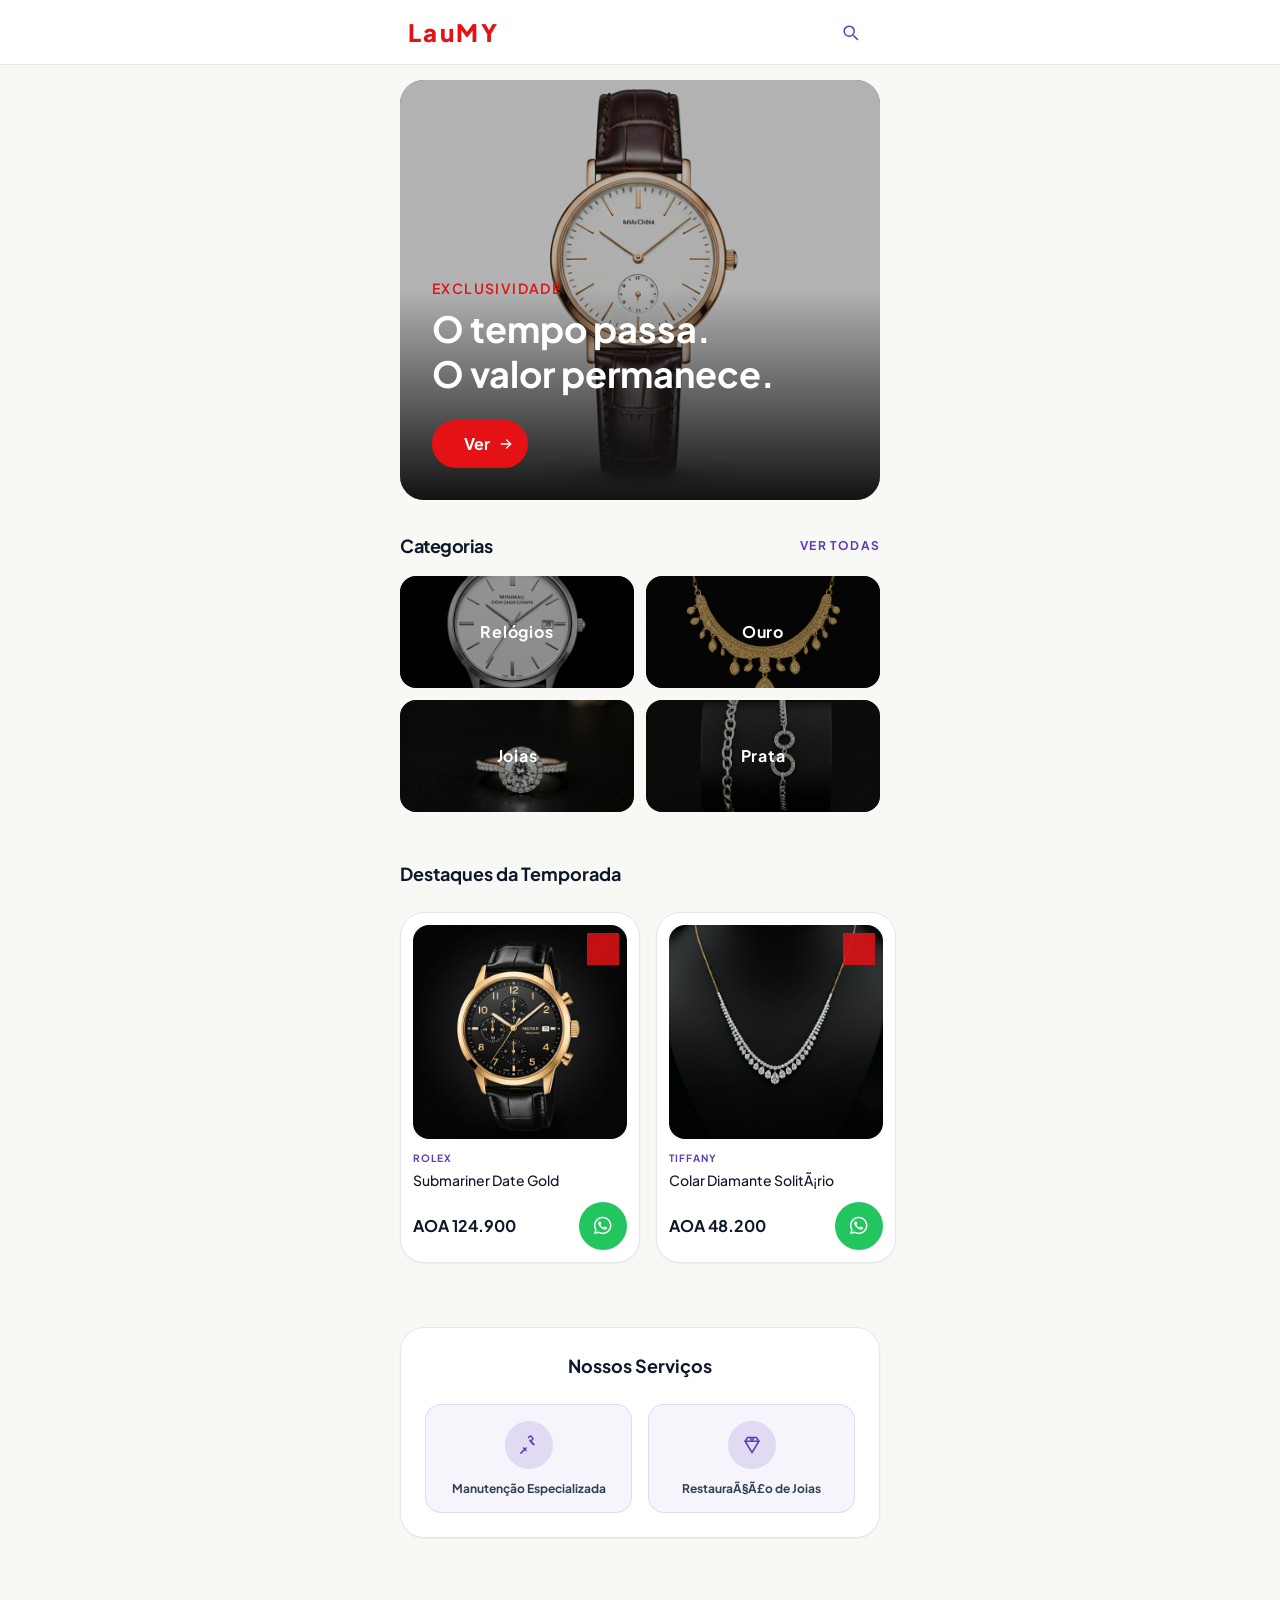
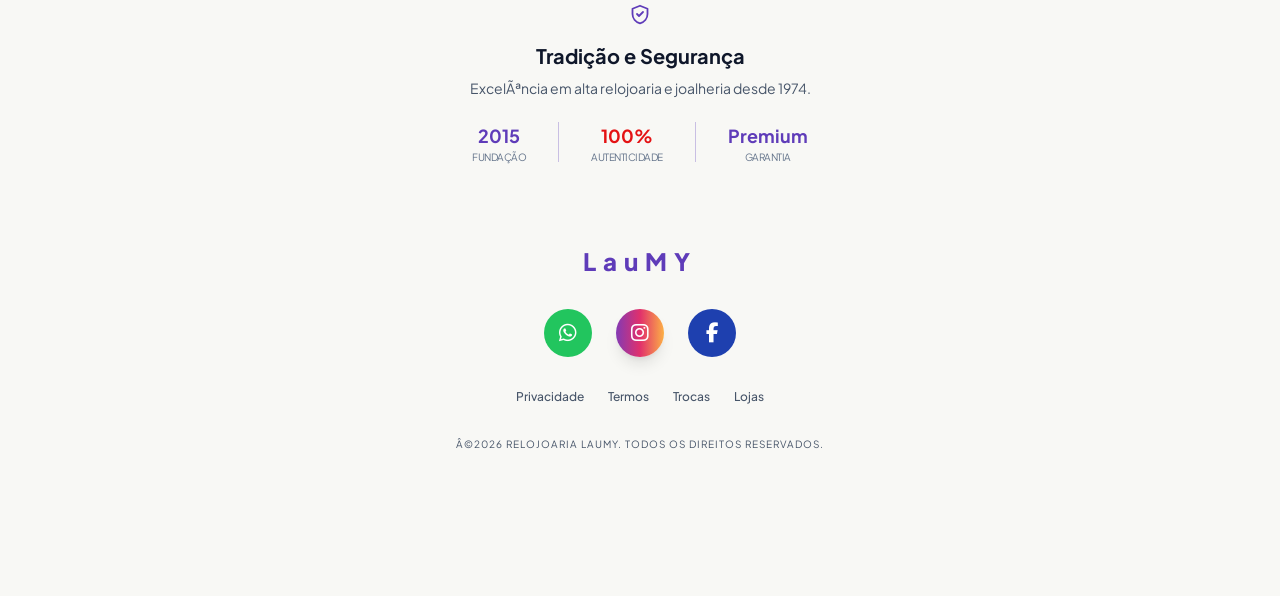
==== colecao.html @ af0b9d55 "primeiro commit" ====
﻿<!DOCTYPE html>

<html lang="pt-BR">

<head>
    <meta charset="utf-8" />
    <meta content="width=device-width, initial-scale=1.0" name="viewport" />
    <title>LauMY - relojoaria</title>
    <script src="assets/js/tailwind-cdn.forms-container-queries.js"></script>
    <link href="https://cdnjs.cloudflare.com/ajax/libs/font-awesome/6.7.2/css/all.min.css" rel="stylesheet" />

    <link href="assets/css/plus-jakarta-sans.css" rel="stylesheet" />
    <script id="tailwind-config">
        tailwind.config = {
            darkMode: "class",
            theme: {
                extend: {
                    colors: {
                        "primary": "#e41214",
                        "secondary": "#5f3cb9",
                        "background-light": "#f8f8f5",
                        "background-dark": "#121212",
                    },
                    fontFamily: {
                        "display": ["Plus Jakarta Sans", "sans-serif"]
                    },
                    borderRadius: {
                        "DEFAULT": "0.5rem",
                        "lg": "1rem",
                        "xl": "1.5rem",
                        "full": "9999px"
                    },
                },
            },
        }
    </script>
    <style>
        body {
            font-family: 'Plus Jakarta Sans', sans-serif;
        }

        .glass-header {
            background: rgba(255, 255, 255, 0.92);
            -webkit-backdrop-filter: blur(12px);
            backdrop-filter: blur(12px);
        }

        .no-scrollbar::-webkit-scrollbar {
            display: none;
        }

        .icon {
            width: 1.25rem;
            height: 1.25rem;
            stroke: currentColor;
            stroke-width: 1.8;
            fill: none;
            stroke-linecap: round;
            stroke-linejoin: round;
            flex-shrink: 0;
        }

        .icon-sm {
            width: 1rem;
            height: 1rem;
            stroke-width: 2;
        }

        .icon-lg {
            width: 1.5rem;
            height: 1.5rem;
        }
    </style>
    <style>
        body {
            min-height: max(884px, 100dvh);
        }
    </style>
</head>

<body class="bg-background-light text-slate-900 font-display overflow-x-hidden transition-colors duration-300">
    <!-- Header -->
    <header class="fixed top-0 left-0 right-0 z-50 glass-header border-b border-slate-200">
        <div class="flex items-center justify-between px-6 h-16 max-w-lg mx-auto">

            <h1 class="text-2xl font-black tracking-widest text-primary">LauMY</h1>

            <div class="flex items-center gap-3">
                <svg aria-hidden="true" class="icon text-secondary" viewBox="0 0 24 24">
                    <path d="m21 21-4.35-4.35" />
                    <circle cx="11" cy="11" r="6" />
                </svg>
                <div class="relative">
                </div>
            </div>
        </div>
    </header>
    <main class="pt-16 pb-24 max-w-lg mx-auto min-h-screen">
        <!-- Hero Section -->
        <section class="relative px-4 pt-4">
            <div class="relative overflow-hidden rounded-xl h-[420px] bg-neutral-900 flex items-end">
                <img alt="RelÃ³gio de luxo detalhado" class="absolute inset-0 w-full h-full object-cover opacity-70"
                    data-alt="Close up photography of a LauMY mechanical watch dial"
                    src="assets/images/hero-watch.png" />
                <div class="absolute inset-0 bg-gradient-to-t from-background-dark via-transparent to-transparent">
                </div>
                <div class="relative p-8 w-full">
                    <p class="text-primary text-sm font-semibold tracking-widest uppercase mb-2">Exclusividade</p>
                    <h2 class="text-4xl font-bold leading-tight mb-6 text-white">O tempo passa. <br />O valor permanece.
                    </h2>
                    <a href="colecao.html"
                        class="bg-primary text-white font-bold py-3 px-8 rounded-full w-24 flex center items-center gap-2 hover:bg-[#c40f11] hover:scale-105 transition-transform active:scale-95">
                        Ver
                        <svg aria-hidden="true" class="icon icon-sm" viewBox="0 0 24 24">
                            <path d="M5 12h14" />
                            <path d="m13 6 6 6-6 6" />
                        </svg>
                    </a>
                </div>
            </div>
        </section>
        <!-- Categories -->
        <section class="px-4 py-8">
            <div class="flex items-center justify-between mb-4">
                <h3 class="text-lg font-bold tracking-tight">Categorias</h3>
                <span class="text-xs text-secondary font-bold uppercase tracking-widest">Ver Todas</span>
            </div>
            <div class="grid grid-cols-2 gap-3">
                <div class="relative h-28 rounded-lg overflow-hidden group cursor-pointer">
                    <img class="absolute inset-0 w-full h-full object-cover group-hover:scale-110 transition-transform duration-500"
                        data-alt="Close-up of a silver watch category" src="assets/images/category-watches.png" />
                    <div class="absolute inset-0 bg-black/40 flex items-center justify-center">
                        <span class="text-white font-bold tracking-wider">Relógios</span>
                    </div>
                </div>
                <div class="relative h-28 rounded-lg overflow-hidden group cursor-pointer">
                    <img class="absolute inset-0 w-full h-full object-cover group-hover:scale-110 transition-transform duration-500"
                        data-alt="Gold jewelry necklace category" src="assets/images/category-gold.png" />
                    <div class="absolute inset-0 bg-black/40 flex items-center justify-center">
                        <span class="text-white font-bold tracking-wider">Ouro</span>
                    </div>
                </div>
                <div class="relative h-28 rounded-lg overflow-hidden group cursor-pointer">
                    <img class="absolute inset-0 w-full h-full object-cover group-hover:scale-110 transition-transform duration-500"
                        data-alt="Diamond wedding ring category" src="assets/images/category-jewelry.png" />
                    <div class="absolute inset-0 bg-black/40 flex items-center justify-center">
                        <span class="text-white font-bold tracking-wider">Joias</span>
                    </div>
                </div>
                <div class="relative h-28 rounded-lg overflow-hidden group cursor-pointer">
                    <img class="absolute inset-0 w-full h-full object-cover group-hover:scale-110 transition-transform duration-500"
                        data-alt="Silver chain and bracelets category" src="assets/images/category-silver.png" />
                    <div class="absolute inset-0 bg-black/40 flex items-center justify-center">
                        <span class="text-white font-bold tracking-wider">Prata</span>
                    </div>
                </div>
            </div>
        </section>
        <!-- Product Showcase -->
        <section class="px-4 py-4">
            <h3 class="text-lg font-bold mb-6">Destaques da Temporada</h3>
            <div class="flex overflow-x-auto gap-4 no-scrollbar pb-4 -mx-4 px-4">
                <!-- Product 1 -->
                <div class="min-w-[240px] bg-white rounded-xl border border-slate-200 shadow-sm p-3 group">
                    <div class="relative aspect-square rounded-lg overflow-hidden mb-3">
                        <img class="w-full h-full object-cover group-hover:scale-105 transition-transform duration-700"
                            data-alt="LauMY chronometer gold and black watch" src="assets/images/product-watch.png" />
                        <button
                            class="absolute top-2 right-2 size-8 bg-primary/85 backdrop-blur-md rounded-full flex items-center justify-center hover:bg-primary transition-colors">
                            <svg aria-hidden="true" class="icon icon-sm text-white" viewBox="0 0 24 24">
                                <path
                                    d="m21.435 7.02c0 4.197-3.643 6.975-8.55 11.286a1.39 1.39 0 0 1-1.77 0c-4.907-4.31-8.55-7.088-8.55-11.286a4.875 4.875 0 0 1 8.289-3.46L12 4.707l1.146-1.146a4.875 4.875 0 0 1 8.289 3.46Z" />
                            </svg>
                        </button>
                    </div>
                    <p class="text-[10px] text-secondary font-bold uppercase tracking-widest mb-1">Rolex</p>
                    <h4 class="text-sm font-medium text-slate-900 line-clamp-1">Submariner Date Gold</h4>
                    <div class="flex items-center justify-between mt-3">
                        <span class="text-slate-900 font-bold">AOA 124.900</span>
                        <button data-platform="whatsapp"
                            class="w-12 h-12 bg-green-500 text-white rounded-full hover:bg-green-600 transition flex items-center justify-center gap-2 text-xl">
                            <i class="fa-brands fa-whatsapp"></i>
                        </button>
                    </div>
                </div>
                <!-- Product 2 -->
                <div class="min-w-[240px] bg-white rounded-xl border border-slate-200 shadow-sm p-3 group">
                    <div class="relative aspect-square rounded-lg overflow-hidden mb-3">
                        <img class="w-full h-full object-cover group-hover:scale-105 transition-transform duration-700"
                            data-alt="Elegant diamond necklace" src="assets/images/product-necklace.png" />
                        <button
                            class="absolute top-2 right-2 size-8 bg-primary/85 backdrop-blur-md rounded-full flex items-center justify-center hover:bg-primary transition-colors">
                            <svg aria-hidden="true" class="icon icon-sm text-white" viewBox="0 0 24 24">
                                <path
                                    d="m21.435 7.02c0 4.197-3.643 6.975-8.55 11.286a1.39 1.39 0 0 1-1.77 0c-4.907-4.31-8.55-7.088-8.55-11.286a4.875 4.875 0 0 1 8.289-3.46L12 4.707l1.146-1.146a4.875 4.875 0 0 1 8.289 3.46Z" />
                            </svg>
                        </button>
                    </div>
                    <p class="text-[10px] text-secondary font-bold uppercase tracking-widest mb-1">Tiffany</p>
                    <h4 class="text-sm font-medium text-slate-900 line-clamp-1">Colar Diamante SolitÃ¡rio</h4>
                    <div class="flex items-center justify-between mt-3">
                        <span class="text-slate-900 font-bold">AOA 48.200</span>
                        <button data-platform="whatsapp"
                            class="w-12 h-12 bg-green-500 text-white rounded-full hover:bg-green-600 transition flex items-center justify-center gap-2 text-xl">
                            <i class="fa-brands fa-whatsapp"></i>
                        </button>
                    </div>
                </div>
            </div>
        </section>
        <!-- Services -->
        <section class="px-4 py-8">
            <div class="bg-white rounded-xl p-6 border border-slate-200 shadow-sm">
                <h3 class="text-lg font-bold mb-6 text-center">Nossos Serviços</h3>
                <div class="grid grid-cols-2 gap-4">
                    <div
                        class="flex flex-col items-center text-center p-4 rounded-lg bg-secondary/5 border border-secondary/15">
                        <div class="size-12 rounded-full bg-secondary/15 flex items-center justify-center mb-3">
                            <svg aria-hidden="true" class="icon text-secondary" viewBox="0 0 24 24">
                                <path
                                    d="m11.42 3.04 1.17-1.17a1.5 1.5 0 0 1 2.12 0l1.42 1.42a1.5 1.5 0 0 1 0 2.12l-1.17 1.17" />
                                <path d="m2.25 21.75 6.25-6.25" />
                                <path d="m5.47 15.53 3 3" />
                                <path d="m14.53 8.47 3 3" />
                                <path d="m12.75 6.25 5 5" />
                            </svg>
                        </div>
                        <span class="text-xs font-bold leading-tight text-slate-700">Manutenção Especializada</span>
                    </div>
                    <div
                        class="flex flex-col items-center text-center p-4 rounded-lg bg-secondary/5 border border-secondary/15">
                        <div class="size-12 rounded-full bg-secondary/15 flex items-center justify-center mb-3">
                            <svg aria-hidden="true" class="icon text-secondary" viewBox="0 0 24 24">
                                <path d="M6.75 3h10.5l3 4.5L12 21 3.75 7.5 6.75 3Z" />
                                <path d="M9.75 3 12 7.5 14.25 3" />
                                <path d="M3.75 7.5h16.5" />
                            </svg>
                        </div>
                        <span class="text-xs font-bold leading-tight text-slate-700">RestauraÃ§Ã£o de Joias</span>
                    </div>
                </div>
            </div>
        </section>
        <!-- Trust Signals -->
        <section class="px-4 py-8 text-center">
            <div class="inline-flex items-center justify-center gap-2 mb-4">
                <svg aria-hidden="true" class="icon icon-lg text-secondary" viewBox="0 0 24 24">
                    <path d="M12 3.75 4.5 6.75v5.25c0 4.5 3.15 8.1 7.5 9.3 4.35-1.2 7.5-4.8 7.5-9.3V6.75L12 3.75Z" />
                    <path d="m9 12 2 2 4-4" />
                </svg>
            </div>
            <h3 class="text-xl font-bold mb-2">Tradição e Segurança</h3>
            <p class="text-slate-600 text-sm mb-6 max-w-[80%] mx-auto">ExcelÃªncia em alta relojoaria e joalheria desde
                1974.</p>
            <div class="flex justify-center gap-8">
                <div class="flex flex-col items-center">
                    <span class="text-secondary font-bold text-lg">2015</span>
                    <span class="text-[10px] uppercase tracking-tighter text-slate-500">Fundação</span>
                </div>
                <div class="w-px h-10 bg-secondary/30"></div>
                <div class="flex flex-col items-center">
                    <span class="text-primary font-bold text-lg">100%</span>
                    <span class="text-[10px] uppercase tracking-tighter text-slate-500">Autenticidade</span>
                </div>
                <div class="w-px h-10 bg-secondary/30"></div>
                <div class="flex flex-col items-center">
                    <span class="text-secondary font-bold text-lg">Premium</span>
                    <span class="text-[10px] uppercase tracking-tighter text-slate-500">Garantia</span>
                </div>
            </div>
        </section>
        <!-- Footer -->
        <footer class="mt-12 px-6 pb-12 text-center">
            <h2 class="text-2xl font-extrabold tracking-[0.3em] mb-8 text-secondary">LauMY</h2>
            <div class="flex justify-center gap-6 mb-8">
                <!-- WhatsApp -->
                <button data-platform="whatsapp"
                    class="w-12 h-12 bg-green-500 text-white rounded-full hover:bg-green-600 transition flex items-center justify-center text-xl">
                    <i class="fa-brands fa-whatsapp"></i>
                </button>

                <!-- instagram -->
                <button data-platform="instagram" class="w-12 h-12 
           bg-gradient-to-r from-[#833AB4] via-[#E1306C] to-[#FCAF45] 
           text-white rounded-full 
           hover:scale-110 hover:brightness-110
           transition-all duration-300 
           flex items-center justify-center text-xl shadow-lg">
                    <i class="fa-brands fa-instagram"></i>
                </button>


                <!-- Facebook -->
                <button data-platform="facebook"
                    class="w-12 h-12 bg-blue-800 text-white rounded-full hover:bg-blue-900 transition flex items-center justify-center text-xl">
                    <i class="fa-brands fa-facebook-f"></i>
                </button>
            </div>
            <ul class="flex flex-wrap justify-center gap-x-6 gap-y-3 text-xs text-slate-500 font-medium mb-8">
                <li><a class="text-slate-600 hover:text-primary transition-colors" href="#">Privacidade</a></li>
                <li><a class="text-slate-600 hover:text-primary transition-colors" href="#">Termos</a></li>
                <li><a class="text-slate-600 hover:text-primary transition-colors" href="#">Trocas</a></li>
                <li><a class="text-slate-600 hover:text-primary transition-colors" href="#">Lojas</a></li>
            </ul>
            <p class="text-[10px] text-slate-600 uppercase tracking-widest">Â©2026 relojoaria LauMY. Todos os direitos
                reservados.</p>
        </footer>
    </main>

</body>

</html>
---- assets/css/plus-jakarta-sans.css ----
/* cyrillic-ext */
@font-face {
  font-family: 'Plus Jakarta Sans';
  font-style: normal;
  font-weight: 200;
  font-display: swap;
  src: url(../fonts/font-5.woff2) format('woff2');
  unicode-range: U+0460-052F, U+1C80-1C8A, U+20B4, U+2DE0-2DFF, U+A640-A69F, U+FE2E-FE2F;
}
/* vietnamese */
@font-face {
  font-family: 'Plus Jakarta Sans';
  font-style: normal;
  font-weight: 200;
  font-display: swap;
  src: url(../fonts/font-4.woff2) format('woff2');
  unicode-range: U+0102-0103, U+0110-0111, U+0128-0129, U+0168-0169, U+01A0-01A1, U+01AF-01B0, U+0300-0301, U+0303-0304, U+0308-0309, U+0323, U+0329, U+1EA0-1EF9, U+20AB;
}
/* latin-ext */
@font-face {
  font-family: 'Plus Jakarta Sans';
  font-style: normal;
  font-weight: 200;
  font-display: swap;
  src: url(../fonts/font-3.woff2) format('woff2');
  unicode-range: U+0100-02BA, U+02BD-02C5, U+02C7-02CC, U+02CE-02D7, U+02DD-02FF, U+0304, U+0308, U+0329, U+1D00-1DBF, U+1E00-1E9F, U+1EF2-1EFF, U+2020, U+20A0-20AB, U+20AD-20C0, U+2113, U+2C60-2C7F, U+A720-A7FF;
}
/* latin */
@font-face {
  font-family: 'Plus Jakarta Sans';
  font-style: normal;
  font-weight: 200;
  font-display: swap;
  src: url(../fonts/font-2.woff2) format('woff2');
  unicode-range: U+0000-00FF, U+0131, U+0152-0153, U+02BB-02BC, U+02C6, U+02DA, U+02DC, U+0304, U+0308, U+0329, U+2000-206F, U+20AC, U+2122, U+2191, U+2193, U+2212, U+2215, U+FEFF, U+FFFD;
}
/* cyrillic-ext */
@font-face {
  font-family: 'Plus Jakarta Sans';
  font-style: normal;
  font-weight: 300;
  font-display: swap;
  src: url(../fonts/font-5.woff2) format('woff2');
  unicode-range: U+0460-052F, U+1C80-1C8A, U+20B4, U+2DE0-2DFF, U+A640-A69F, U+FE2E-FE2F;
}
/* vietnamese */
@font-face {
  font-family: 'Plus Jakarta Sans';
  font-style: normal;
  font-weight: 300;
  font-display: swap;
  src: url(../fonts/font-4.woff2) format('woff2');
  unicode-range: U+0102-0103, U+0110-0111, U+0128-0129, U+0168-0169, U+01A0-01A1, U+01AF-01B0, U+0300-0301, U+0303-0304, U+0308-0309, U+0323, U+0329, U+1EA0-1EF9, U+20AB;
}
/* latin-ext */
@font-face {
  font-family: 'Plus Jakarta Sans';
  font-style: normal;
  font-weight: 300;
  font-display: swap;
  src: url(../fonts/font-3.woff2) format('woff2');
  unicode-range: U+0100-02BA, U+02BD-02C5, U+02C7-02CC, U+02CE-02D7, U+02DD-02FF, U+0304, U+0308, U+0329, U+1D00-1DBF, U+1E00-1E9F, U+1EF2-1EFF, U+2020, U+20A0-20AB, U+20AD-20C0, U+2113, U+2C60-2C7F, U+A720-A7FF;
}
/* latin */
@font-face {
  font-family: 'Plus Jakarta Sans';
  font-style: normal;
  font-weight: 300;
  font-display: swap;
  src: url(../fonts/font-2.woff2) format('woff2');
  unicode-range: U+0000-00FF, U+0131, U+0152-0153, U+02BB-02BC, U+02C6, U+02DA, U+02DC, U+0304, U+0308, U+0329, U+2000-206F, U+20AC, U+2122, U+2191, U+2193, U+2212, U+2215, U+FEFF, U+FFFD;
}
/* cyrillic-ext */
@font-face {
  font-family: 'Plus Jakarta Sans';
  font-style: normal;
  font-weight: 400;
  font-display: swap;
  src: url(../fonts/font-5.woff2) format('woff2');
  unicode-range: U+0460-052F, U+1C80-1C8A, U+20B4, U+2DE0-2DFF, U+A640-A69F, U+FE2E-FE2F;
}
/* vietnamese */
@font-face {
  font-family: 'Plus Jakarta Sans';
  font-style: normal;
  font-weight: 400;
  font-display: swap;
  src: url(../fonts/font-4.woff2) format('woff2');
  unicode-range: U+0102-0103, U+0110-0111, U+0128-0129, U+0168-0169, U+01A0-01A1, U+01AF-01B0, U+0300-0301, U+0303-0304, U+0308-0309, U+0323, U+0329, U+1EA0-1EF9, U+20AB;
}
/* latin-ext */
@font-face {
  font-family: 'Plus Jakarta Sans';
  font-style: normal;
  font-weight: 400;
  font-display: swap;
  src: url(../fonts/font-3.woff2) format('woff2');
  unicode-range: U+0100-02BA, U+02BD-02C5, U+02C7-02CC, U+02CE-02D7, U+02DD-02FF, U+0304, U+0308, U+0329, U+1D00-1DBF, U+1E00-1E9F, U+1EF2-1EFF, U+2020, U+20A0-20AB, U+20AD-20C0, U+2113, U+2C60-2C7F, U+A720-A7FF;
}
/* latin */
@font-face {
  font-family: 'Plus Jakarta Sans';
  font-style: normal;
  font-weight: 400;
  font-display: swap;
  src: url(../fonts/font-2.woff2) format('woff2');
  unicode-range: U+0000-00FF, U+0131, U+0152-0153, U+02BB-02BC, U+02C6, U+02DA, U+02DC, U+0304, U+0308, U+0329, U+2000-206F, U+20AC, U+2122, U+2191, U+2193, U+2212, U+2215, U+FEFF, U+FFFD;
}
/* cyrillic-ext */
@font-face {
  font-family: 'Plus Jakarta Sans';
  font-style: normal;
  font-weight: 500;
  font-display: swap;
  src: url(../fonts/font-5.woff2) format('woff2');
  unicode-range: U+0460-052F, U+1C80-1C8A, U+20B4, U+2DE0-2DFF, U+A640-A69F, U+FE2E-FE2F;
}
/* vietnamese */
@font-face {
  font-family: 'Plus Jakarta Sans';
  font-style: normal;
  font-weight: 500;
  font-display: swap;
  src: url(../fonts/font-4.woff2) format('woff2');
  unicode-range: U+0102-0103, U+0110-0111, U+0128-0129, U+0168-0169, U+01A0-01A1, U+01AF-01B0, U+0300-0301, U+0303-0304, U+0308-0309, U+0323, U+0329, U+1EA0-1EF9, U+20AB;
}
/* latin-ext */
@font-face {
  font-family: 'Plus Jakarta Sans';
  font-style: normal;
  font-weight: 500;
  font-display: swap;
  src: url(../fonts/font-3.woff2) format('woff2');
  unicode-range: U+0100-02BA, U+02BD-02C5, U+02C7-02CC, U+02CE-02D7, U+02DD-02FF, U+0304, U+0308, U+0329, U+1D00-1DBF, U+1E00-1E9F, U+1EF2-1EFF, U+2020, U+20A0-20AB, U+20AD-20C0, U+2113, U+2C60-2C7F, U+A720-A7FF;
}
/* latin */
@font-face {
  font-family: 'Plus Jakarta Sans';
  font-style: normal;
  font-weight: 500;
  font-display: swap;
  src: url(../fonts/font-2.woff2) format('woff2');
  unicode-range: U+0000-00FF, U+0131, U+0152-0153, U+02BB-02BC, U+02C6, U+02DA, U+02DC, U+0304, U+0308, U+0329, U+2000-206F, U+20AC, U+2122, U+2191, U+2193, U+2212, U+2215, U+FEFF, U+FFFD;
}
/* cyrillic-ext */
@font-face {
  font-family: 'Plus Jakarta Sans';
  font-style: normal;
  font-weight: 600;
  font-display: swap;
  src: url(../fonts/font-5.woff2) format('woff2');
  unicode-range: U+0460-052F, U+1C80-1C8A, U+20B4, U+2DE0-2DFF, U+A640-A69F, U+FE2E-FE2F;
}
/* vietnamese */
@font-face {
  font-family: 'Plus Jakarta Sans';
  font-style: normal;
  font-weight: 600;
  font-display: swap;
  src: url(../fonts/font-4.woff2) format('woff2');
  unicode-range: U+0102-0103, U+0110-0111, U+0128-0129, U+0168-0169, U+01A0-01A1, U+01AF-01B0, U+0300-0301, U+0303-0304, U+0308-0309, U+0323, U+0329, U+1EA0-1EF9, U+20AB;
}
/* latin-ext */
@font-face {
  font-family: 'Plus Jakarta Sans';
  font-style: normal;
  font-weight: 600;
  font-display: swap;
  src: url(../fonts/font-3.woff2) format('woff2');
  unicode-range: U+0100-02BA, U+02BD-02C5, U+02C7-02CC, U+02CE-02D7, U+02DD-02FF, U+0304, U+0308, U+0329, U+1D00-1DBF, U+1E00-1E9F, U+1EF2-1EFF, U+2020, U+20A0-20AB, U+20AD-20C0, U+2113, U+2C60-2C7F, U+A720-A7FF;
}
/* latin */
@font-face {
  font-family: 'Plus Jakarta Sans';
  font-style: normal;
  font-weight: 600;
  font-display: swap;
  src: url(../fonts/font-2.woff2) format('woff2');
  unicode-range: U+0000-00FF, U+0131, U+0152-0153, U+02BB-02BC, U+02C6, U+02DA, U+02DC, U+0304, U+0308, U+0329, U+2000-206F, U+20AC, U+2122, U+2191, U+2193, U+2212, U+2215, U+FEFF, U+FFFD;
}
/* cyrillic-ext */
@font-face {
  font-family: 'Plus Jakarta Sans';
  font-style: normal;
  font-weight: 700;
  font-display: swap;
  src: url(../fonts/font-5.woff2) format('woff2');
  unicode-range: U+0460-052F, U+1C80-1C8A, U+20B4, U+2DE0-2DFF, U+A640-A69F, U+FE2E-FE2F;
}
/* vietnamese */
@font-face {
  font-family: 'Plus Jakarta Sans';
  font-style: normal;
  font-weight: 700;
  font-display: swap;
  src: url(../fonts/font-4.woff2) format('woff2');
  unicode-range: U+0102-0103, U+0110-0111, U+0128-0129, U+0168-0169, U+01A0-01A1, U+01AF-01B0, U+0300-0301, U+0303-0304, U+0308-0309, U+0323, U+0329, U+1EA0-1EF9, U+20AB;
}
/* latin-ext */
@font-face {
  font-family: 'Plus Jakarta Sans';
  font-style: normal;
  font-weight: 700;
  font-display: swap;
  src: url(../fonts/font-3.woff2) format('woff2');
  unicode-range: U+0100-02BA, U+02BD-02C5, U+02C7-02CC, U+02CE-02D7, U+02DD-02FF, U+0304, U+0308, U+0329, U+1D00-1DBF, U+1E00-1E9F, U+1EF2-1EFF, U+2020, U+20A0-20AB, U+20AD-20C0, U+2113, U+2C60-2C7F, U+A720-A7FF;
}
/* latin */
@font-face {
  font-family: 'Plus Jakarta Sans';
  font-style: normal;
  font-weight: 700;
  font-display: swap;
  src: url(../fonts/font-2.woff2) format('woff2');
  unicode-range: U+0000-00FF, U+0131, U+0152-0153, U+02BB-02BC, U+02C6, U+02DA, U+02DC, U+0304, U+0308, U+0329, U+2000-206F, U+20AC, U+2122, U+2191, U+2193, U+2212, U+2215, U+FEFF, U+FFFD;
}
/* cyrillic-ext */
@font-face {
  font-family: 'Plus Jakarta Sans';
  font-style: normal;
  font-weight: 800;
  font-display: swap;
  src: url(../fonts/font-5.woff2) format('woff2');
  unicode-range: U+0460-052F, U+1C80-1C8A, U+20B4, U+2DE0-2DFF, U+A640-A69F, U+FE2E-FE2F;
}
/* vietnamese */
@font-face {
  font-family: 'Plus Jakarta Sans';
  font-style: normal;
  font-weight: 800;
  font-display: swap;
  src: url(../fonts/font-4.woff2) format('woff2');
  unicode-range: U+0102-0103, U+0110-0111, U+0128-0129, U+0168-0169, U+01A0-01A1, U+01AF-01B0, U+0300-0301, U+0303-0304, U+0308-0309, U+0323, U+0329, U+1EA0-1EF9, U+20AB;
}
/* latin-ext */
@font-face {
  font-family: 'Plus Jakarta Sans';
  font-style: normal;
  font-weight: 800;
  font-display: swap;
  src: url(../fonts/font-3.woff2) format('woff2');
  unicode-range: U+0100-02BA, U+02BD-02C5, U+02C7-02CC, U+02CE-02D7, U+02DD-02FF, U+0304, U+0308, U+0329, U+1D00-1DBF, U+1E00-1E9F, U+1EF2-1EFF, U+2020, U+20A0-20AB, U+20AD-20C0, U+2113, U+2C60-2C7F, U+A720-A7FF;
}
/* latin */
@font-face {
  font-family: 'Plus Jakarta Sans';
  font-style: normal;
  font-weight: 800;
  font-display: swap;
  src: url(../fonts/font-2.woff2) format('woff2');
  unicode-range: U+0000-00FF, U+0131, U+0152-0153, U+02BB-02BC, U+02C6, U+02DA, U+02DC, U+0304, U+0308, U+0329, U+2000-206F, U+20AC, U+2122, U+2191, U+2193, U+2212, U+2215, U+FEFF, U+FFFD;
}
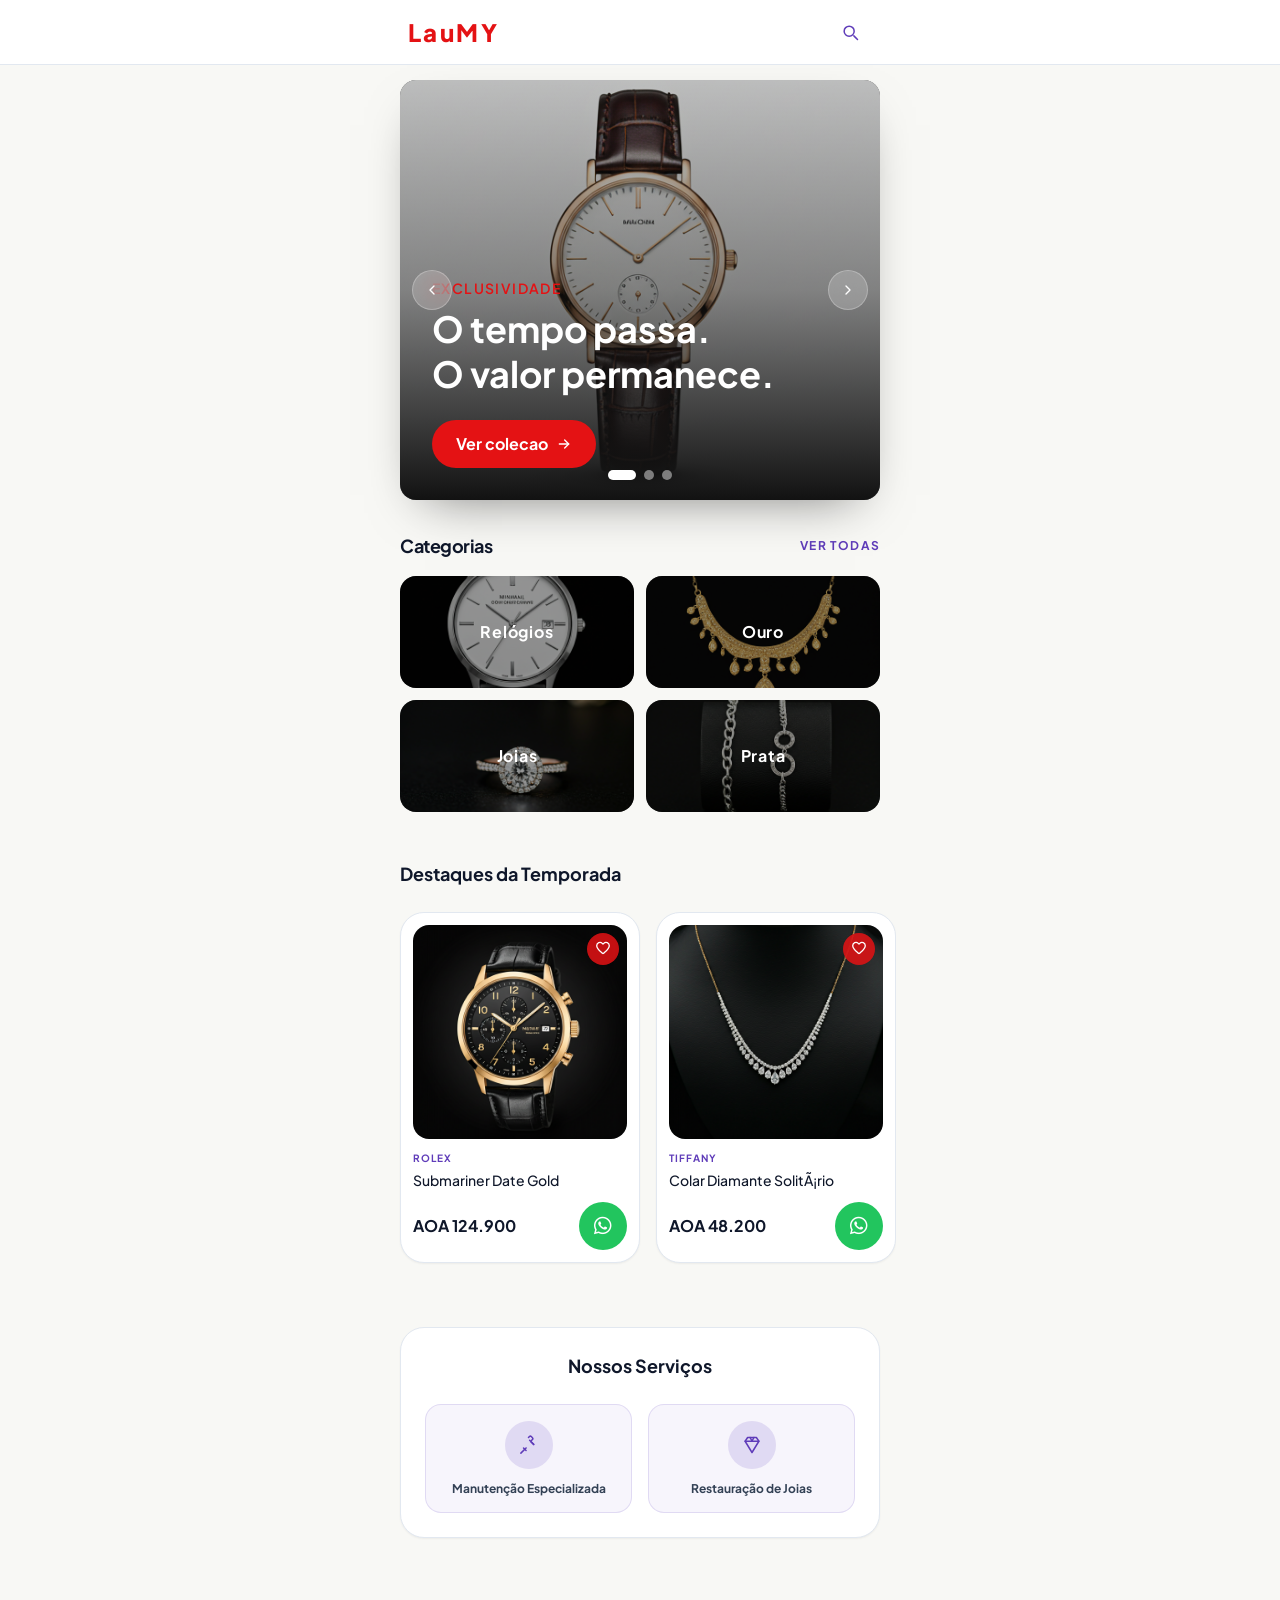
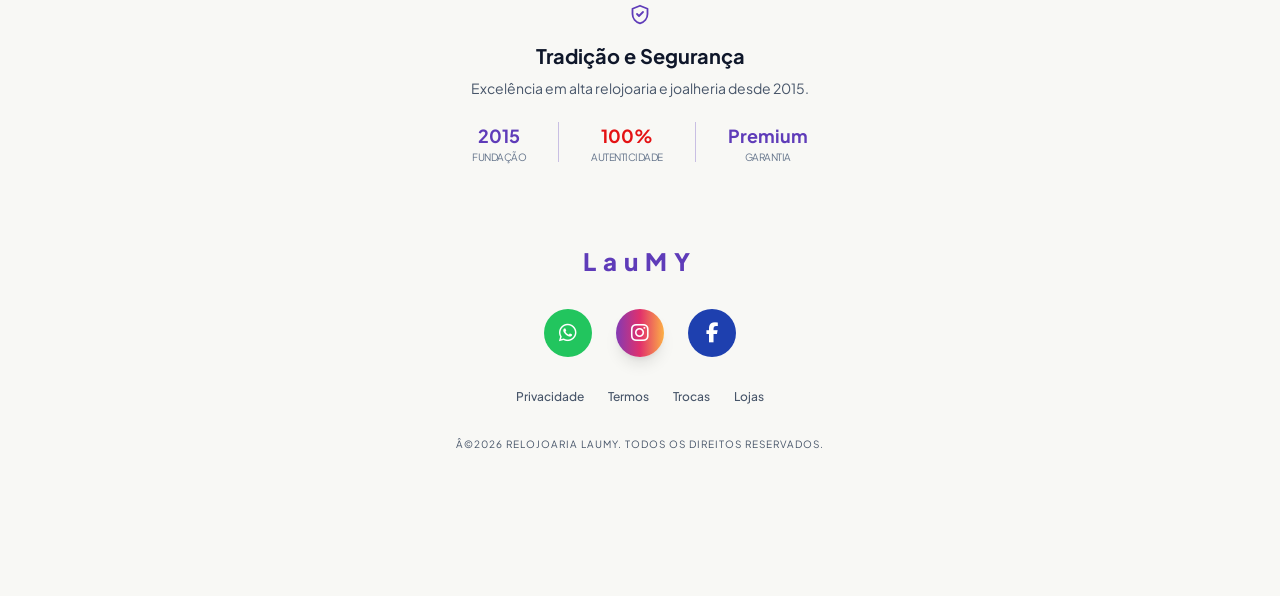
==== commit ed249162: "update" ====
--- a/colecao.html
+++ b/colecao.html
@@ -98,24 +98,93 @@
     <main class="pt-16 pb-24 max-w-lg mx-auto min-h-screen">
         <!-- Hero Section -->
         <section class="relative px-4 pt-4">
-            <div class="relative overflow-hidden rounded-xl h-[420px] bg-neutral-900 flex items-end">
-                <img alt="RelÃ³gio de luxo detalhado" class="absolute inset-0 w-full h-full object-cover opacity-70"
-                    data-alt="Close up photography of a LauMY mechanical watch dial"
-                    src="assets/images/hero-watch.png" />
-                <div class="absolute inset-0 bg-gradient-to-t from-background-dark via-transparent to-transparent">
-                </div>
-                <div class="relative p-8 w-full">
-                    <p class="text-primary text-sm font-semibold tracking-widest uppercase mb-2">Exclusividade</p>
-                    <h2 class="text-4xl font-bold leading-tight mb-6 text-white">O tempo passa. <br />O valor permanece.
-                    </h2>
-                    <a href="colecao.html"
-                        class="bg-primary text-white font-bold py-3 px-8 rounded-full w-24 flex center items-center gap-2 hover:bg-[#c40f11] hover:scale-105 transition-transform active:scale-95">
-                        Ver
-                        <svg aria-hidden="true" class="icon icon-sm" viewBox="0 0 24 24">
-                            <path d="M5 12h14" />
-                            <path d="m13 6 6 6-6 6" />
-                        </svg>
-                    </a>
+            <div id="hero-carousel"
+                class="relative overflow-hidden rounded-2xl h-[420px] bg-neutral-900 shadow-[0_20px_50px_-25px_rgba(0,0,0,0.55)]">
+                <div
+                    class="hero-carousel-track flex h-full transition-transform duration-700 ease-[cubic-bezier(0.22,1,0.36,1)]">
+                    <article class="hero-slide relative min-w-full h-full flex items-end">
+                        <img alt="Relogio de luxo detalhado" class="absolute inset-0 w-full h-full object-cover opacity-75"
+                            data-alt="Close up photography of a LauMY mechanical watch dial"
+                            src="assets/images/hero-watch.png" />
+                        <div class="absolute inset-0 bg-gradient-to-t from-background-dark via-background-dark/35 to-transparent">
+                        </div>
+                        <div class="relative z-10 p-8 w-full">
+                            <p class="text-primary text-sm font-semibold tracking-widest uppercase mb-2">Exclusividade</p>
+                            <h2 class="text-4xl font-bold leading-tight mb-6 text-white">
+                                O tempo passa. <br />O valor permanece.
+                            </h2>
+                            <a href="colecao.html"
+                                class="inline-flex items-center gap-2 bg-primary text-white font-bold py-3 px-6 rounded-full hover:bg-[#c40f11] hover:scale-105 transition-transform active:scale-95">
+                                Ver colecao
+                                <svg aria-hidden="true" class="icon icon-sm" viewBox="0 0 24 24">
+                                    <path d="M5 12h14" />
+                                    <path d="m13 6 6 6-6 6" />
+                                </svg>
+                            </a>
+                        </div>
+                    </article>
+                    <article class="hero-slide relative min-w-full h-full flex items-end">
+                        <img alt="Cronografo premium" class="absolute inset-0 w-full h-full object-cover opacity-75"
+                            data-alt="Close view of premium chronograph watch" src="assets/images/landing/product-chrono.png" />
+                        <div class="absolute inset-0 bg-gradient-to-t from-background-dark via-background-dark/35 to-transparent">
+                        </div>
+                        <div class="relative z-10 p-8 w-full">
+                            <p class="text-secondary text-sm font-semibold tracking-widest uppercase mb-2">Colecao Signature</p>
+                            <h2 class="text-4xl font-bold leading-tight mb-6 text-white">
+                                Linhas precisas. <br />Design eterno.
+                            </h2>
+                            <a href="colecao.html"
+                                class="inline-flex items-center gap-2 border border-secondary/50 text-white font-bold py-3 px-6 rounded-full hover:bg-secondary/80 transition-colors">
+                                Explorar modelos
+                                <svg aria-hidden="true" class="icon icon-sm" viewBox="0 0 24 24">
+                                    <path d="M5 12h14" />
+                                    <path d="m13 6 6 6-6 6" />
+                                </svg>
+                            </a>
+                        </div>
+                    </article>
+                    <article class="hero-slide relative min-w-full h-full flex items-end">
+                        <img alt="Relogio dourado classico" class="absolute inset-0 w-full h-full object-cover opacity-75"
+                            data-alt="Classic gold dress watch with leather strap" src="assets/images/landing/product-gold.png" />
+                        <div class="absolute inset-0 bg-gradient-to-t from-background-dark via-background-dark/35 to-transparent">
+                        </div>
+                        <div class="relative z-10 p-8 w-full">
+                            <p class="text-primary text-sm font-semibold tracking-widest uppercase mb-2">Edicao Limitada</p>
+                            <h2 class="text-4xl font-bold leading-tight mb-6 text-white">
+                                Luxo para hoje. <br />Heranca para sempre.
+                            </h2>
+                            <a href="colecao.html"
+                                class="inline-flex items-center gap-2 bg-primary text-white font-bold py-3 px-6 rounded-full hover:bg-[#c40f11] transition-colors">
+                                Quero ver
+                                <svg aria-hidden="true" class="icon icon-sm" viewBox="0 0 24 24">
+                                    <path d="M5 12h14" />
+                                    <path d="m13 6 6 6-6 6" />
+                                </svg>
+                            </a>
+                        </div>
+                    </article>
+                </div>
+
+                <button type="button" data-action="prev" aria-label="Slide anterior"
+                    class="absolute left-3 top-1/2 -translate-y-1/2 z-20 size-10 rounded-full bg-white/20 text-white backdrop-blur-md border border-white/25 hover:bg-white/30 transition-colors flex items-center justify-center">
+                    <svg aria-hidden="true" class="icon icon-sm" viewBox="0 0 24 24">
+                        <path d="m15 6-6 6 6 6" />
+                    </svg>
+                </button>
+                <button type="button" data-action="next" aria-label="Próximo slide"
+                    class="absolute right-3 top-1/2 -translate-y-1/2 z-20 size-10 rounded-full bg-white/20 text-white backdrop-blur-md border border-white/25 hover:bg-white/30 transition-colors flex items-center justify-center">
+                    <svg aria-hidden="true" class="icon icon-sm" viewBox="0 0 24 24">
+                        <path d="m9 6 6 6-6 6" />
+                    </svg>
+                </button>
+
+                <div class="absolute bottom-5 left-1/2 -translate-x-1/2 z-20 flex items-center gap-2">
+                    <button type="button" aria-label="Ir para slide 1" data-slide="0"
+                        class="hero-dot h-2.5 w-7 rounded-full bg-white transition-all"></button>
+                    <button type="button" aria-label="Ir para slide 2" data-slide="1"
+                        class="hero-dot h-2.5 w-2.5 rounded-full bg-white/45 transition-all"></button>
+                    <button type="button" aria-label="Ir para slide 3" data-slide="2"
+                        class="hero-dot h-2.5 w-2.5 rounded-full bg-white/45 transition-all"></button>
                 </div>
             </div>
         </section>
@@ -236,7 +305,7 @@
                                 <path d="M3.75 7.5h16.5" />
                             </svg>
                         </div>
-                        <span class="text-xs font-bold leading-tight text-slate-700">RestauraÃ§Ã£o de Joias</span>
+                        <span class="text-xs font-bold leading-tight text-slate-700">Restauração de Joias</span>
                     </div>
                 </div>
             </div>
@@ -250,8 +319,8 @@
                 </svg>
             </div>
             <h3 class="text-xl font-bold mb-2">Tradição e Segurança</h3>
-            <p class="text-slate-600 text-sm mb-6 max-w-[80%] mx-auto">ExcelÃªncia em alta relojoaria e joalheria desde
-                1974.</p>
+            <p class="text-slate-600 text-sm mb-6 max-w-[80%] mx-auto">Excelência em alta relojoaria e joalheria desde
+                2015.</p>
             <div class="flex justify-center gap-8">
                 <div class="flex flex-col items-center">
                     <span class="text-secondary font-bold text-lg">2015</span>
@@ -307,6 +376,103 @@
         </footer>
     </main>
 
+    <script>
+        (() => {
+            const carousel = document.getElementById("hero-carousel");
+            if (!carousel) return;
+
+            const track = carousel.querySelector(".hero-carousel-track");
+            const slides = Array.from(carousel.querySelectorAll(".hero-slide"));
+            const dots = Array.from(carousel.querySelectorAll(".hero-dot"));
+            const prevBtn = carousel.querySelector('[data-action="prev"]');
+            const nextBtn = carousel.querySelector('[data-action="next"]');
+
+            if (!track || slides.length === 0) return;
+
+            let index = 0;
+            let autoplayId = null;
+            const intervalMs = 3000;
+            let touchStartX = 0;
+            let touchDeltaX = 0;
+
+            const setActive = (nextIndex) => {
+                index = (nextIndex + slides.length) % slides.length;
+                track.style.transform = `translateX(-${index * 100}%)`;
+
+                dots.forEach((dot, dotIndex) => {
+                    const isActive = dotIndex === index;
+                    dot.classList.toggle("w-7", isActive);
+                    dot.classList.toggle("w-2.5", !isActive);
+                    dot.classList.toggle("bg-white", isActive);
+                    dot.classList.toggle("bg-white/45", !isActive);
+                });
+            };
+
+            const next = () => setActive(index + 1);
+            const prev = () => setActive(index - 1);
+
+            const stopAutoplay = () => {
+                if (autoplayId !== null) {
+                    clearInterval(autoplayId);
+                    autoplayId = null;
+                }
+            };
+
+            const startAutoplay = () => {
+                stopAutoplay();
+                autoplayId = setInterval(next, intervalMs);
+            };
+
+            prevBtn?.addEventListener("click", () => {
+                prev();
+                startAutoplay();
+            });
+
+            nextBtn?.addEventListener("click", () => {
+                next();
+                startAutoplay();
+            });
+
+            dots.forEach((dot) => {
+                dot.addEventListener("click", () => {
+                    const target = Number(dot.dataset.slide || 0);
+                    setActive(target);
+                    startAutoplay();
+                });
+            });
+
+            carousel.addEventListener("mouseenter", stopAutoplay);
+            carousel.addEventListener("mouseleave", startAutoplay);
+            carousel.addEventListener("focusin", stopAutoplay);
+            carousel.addEventListener("focusout", startAutoplay);
+
+            carousel.addEventListener("touchstart", (event) => {
+                touchStartX = event.changedTouches[0].clientX;
+                touchDeltaX = 0;
+                stopAutoplay();
+            }, { passive: true });
+
+            carousel.addEventListener("touchmove", (event) => {
+                touchDeltaX = event.changedTouches[0].clientX - touchStartX;
+            }, { passive: true });
+
+            carousel.addEventListener("touchend", () => {
+                if (Math.abs(touchDeltaX) > 50) {
+                    if (touchDeltaX < 0) next();
+                    else prev();
+                }
+                startAutoplay();
+            });
+
+            document.addEventListener("visibilitychange", () => {
+                if (document.hidden) stopAutoplay();
+                else startAutoplay();
+            });
+
+            setActive(0);
+            startAutoplay();
+        })();
+    </script>
 </body>
 
 </html>
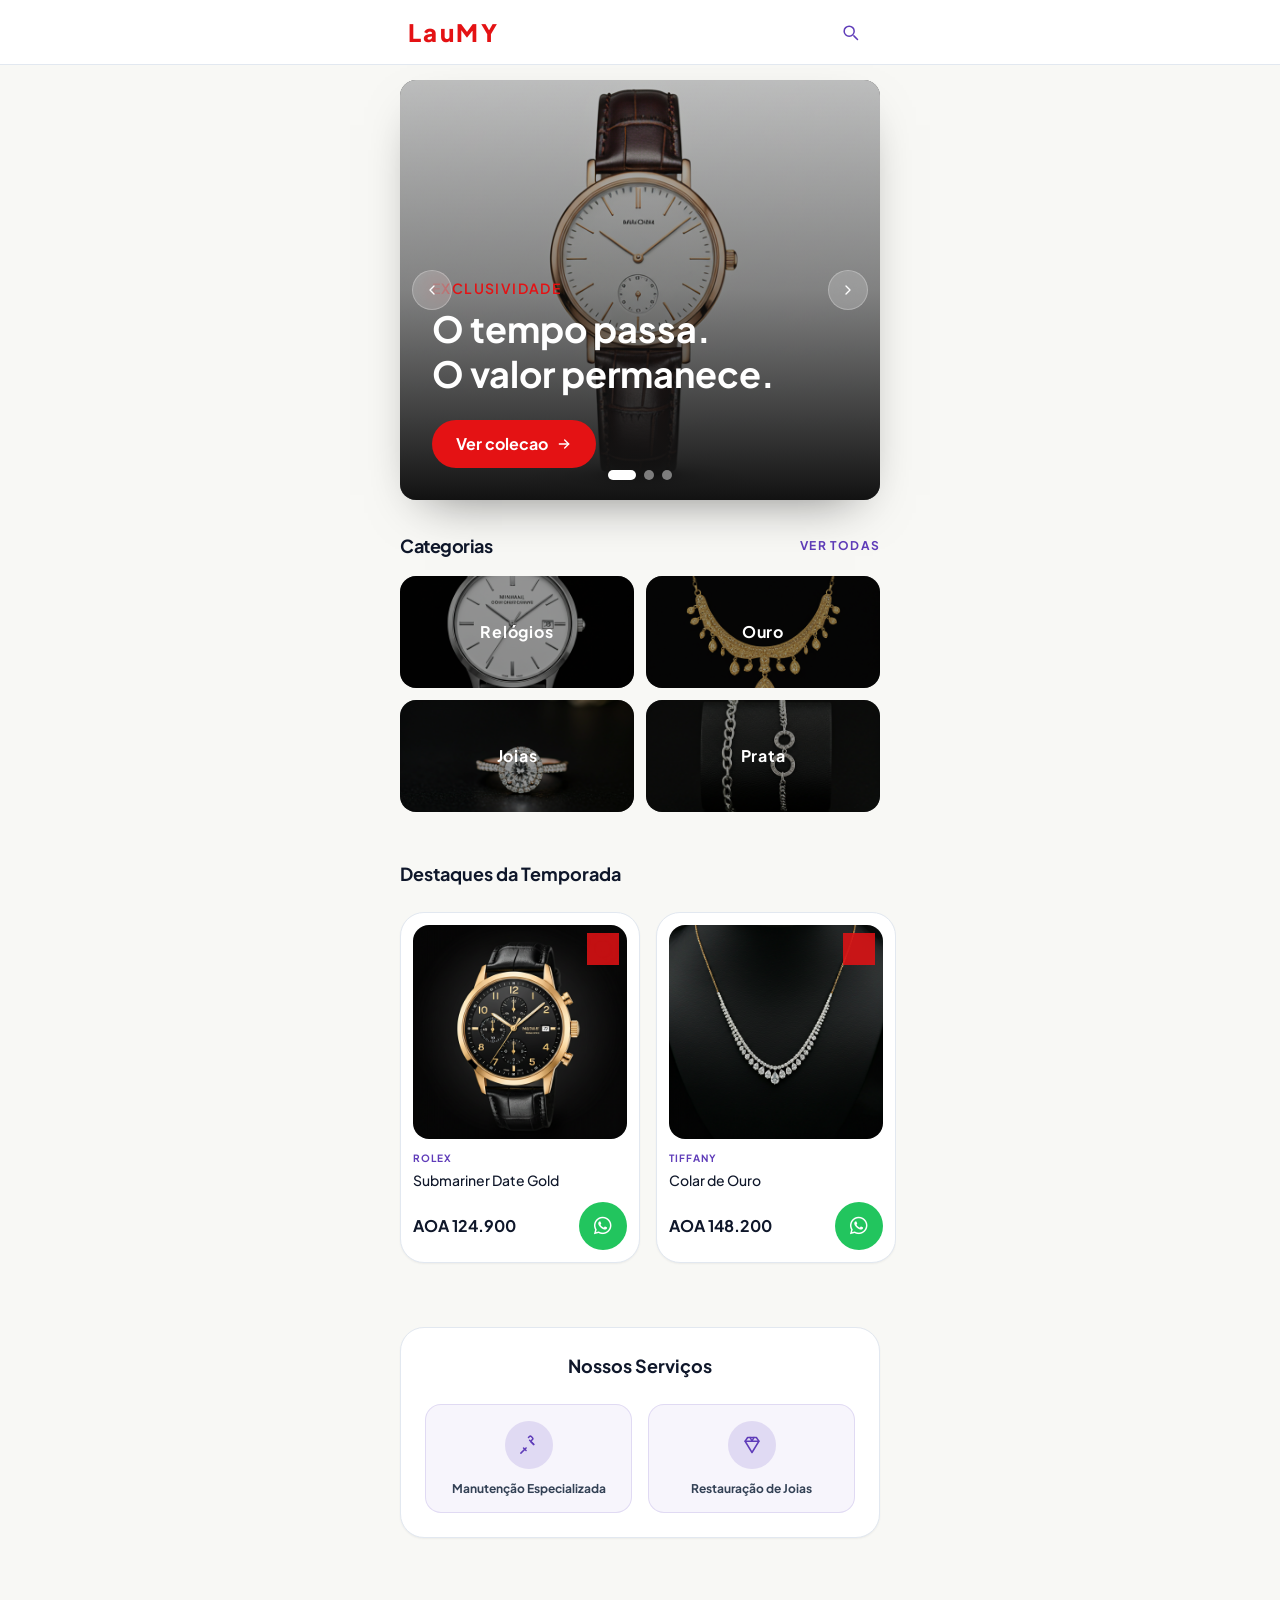
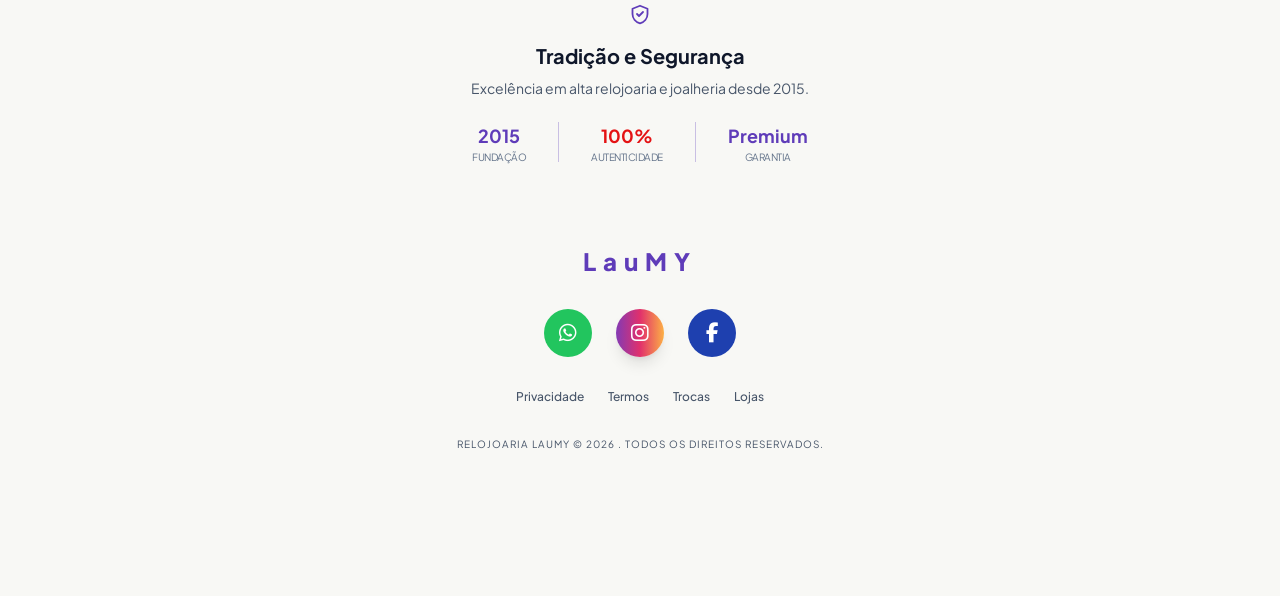
==== commit 86cdb238: "update" ====
--- a/colecao.html
+++ b/colecao.html
@@ -83,18 +83,38 @@
     <header class="fixed top-0 left-0 right-0 z-50 glass-header border-b border-slate-200">
         <div class="flex items-center justify-between px-6 h-16 max-w-lg mx-auto">
 
-            <h1 class="text-2xl font-black tracking-widest text-primary">LauMY</h1>
+            <h1 class="text-2xl font-black tracking-widest text-primary">
+                <a href="index.html" class="hover:opacity-90 transition-opacity">LauMY</a>
+            </h1>
 
             <div class="flex items-center gap-3">
+                <button type="button" data-search-open aria-label="Abrir pesquisa"
+                    class="text-secondary hover:text-primary transition-colors">
+                    <svg aria-hidden="true" class="icon" viewBox="0 0 24 24">
+                        <path d="m21 21-4.35-4.35" />
+                        <circle cx="11" cy="11" r="6" />
+                    </svg>
+                </button>
+                <div class="relative">
+                </div>
+            </div>
+        </div>
+    </header>
+    <div id="site-search-overlay" class="fixed inset-0 z-[70] bg-black/45 hidden p-4">
+        <div class="max-w-lg mx-auto mt-14 bg-white border border-slate-200 rounded-xl shadow-xl overflow-hidden">
+            <div class="flex items-center gap-2 px-3 py-3 border-b border-slate-200">
                 <svg aria-hidden="true" class="icon text-secondary" viewBox="0 0 24 24">
                     <path d="m21 21-4.35-4.35" />
                     <circle cx="11" cy="11" r="6" />
                 </svg>
-                <div class="relative">
-                </div>
-            </div>
+                <input id="site-search-input" type="search" placeholder="Pesquisar produtos, categorias, paginas..."
+                    class="w-full bg-transparent text-sm outline-none placeholder:text-slate-400" />
+                <button type="button" data-search-close aria-label="Fechar pesquisa"
+                    class="text-slate-500 hover:text-slate-700 text-xs font-bold uppercase tracking-wide">Fechar</button>
+            </div>
+            <div id="site-search-results" class="max-h-80 overflow-y-auto p-2"></div>
         </div>
-    </header>
+    </div>
     <main class="pt-16 pb-24 max-w-lg mx-auto min-h-screen">
         <!-- Hero Section -->
         <section class="relative px-4 pt-4">
@@ -189,10 +209,10 @@
             </div>
         </section>
         <!-- Categories -->
-        <section class="px-4 py-8">
+        <section id="categorias" class="px-4 py-8">
             <div class="flex items-center justify-between mb-4">
                 <h3 class="text-lg font-bold tracking-tight">Categorias</h3>
-                <span class="text-xs text-secondary font-bold uppercase tracking-widest">Ver Todas</span>
+                <a href="#destaques" class="text-xs text-secondary font-bold uppercase tracking-widest">Ver Todas</a>
             </div>
             <div class="grid grid-cols-2 gap-3">
                 <div class="relative h-28 rounded-lg overflow-hidden group cursor-pointer">
@@ -226,7 +246,7 @@
             </div>
         </section>
         <!-- Product Showcase -->
-        <section class="px-4 py-4">
+        <section id="destaques" class="px-4 py-4">
             <h3 class="text-lg font-bold mb-6">Destaques da Temporada</h3>
             <div class="flex overflow-x-auto gap-4 no-scrollbar pb-4 -mx-4 px-4">
                 <!-- Product 1 -->
@@ -246,10 +266,11 @@
                     <h4 class="text-sm font-medium text-slate-900 line-clamp-1">Submariner Date Gold</h4>
                     <div class="flex items-center justify-between mt-3">
                         <span class="text-slate-900 font-bold">AOA 124.900</span>
-                        <button data-platform="whatsapp"
+                        <a href="https://wa.me/244933170799?text=Ol%C3%A1%20Eldissone%20Vilonga" target="_blank"
+                            rel="noopener noreferrer"
                             class="w-12 h-12 bg-green-500 text-white rounded-full hover:bg-green-600 transition flex items-center justify-center gap-2 text-xl">
                             <i class="fa-brands fa-whatsapp"></i>
-                        </button>
+                        </a>
                     </div>
                 </div>
                 <!-- Product 2 -->
@@ -266,13 +287,14 @@
                         </button>
                     </div>
                     <p class="text-[10px] text-secondary font-bold uppercase tracking-widest mb-1">Tiffany</p>
-                    <h4 class="text-sm font-medium text-slate-900 line-clamp-1">Colar Diamante SolitÃ¡rio</h4>
+                    <h4 class="text-sm font-medium text-slate-900 line-clamp-1">Colar de Ouro</h4>
                     <div class="flex items-center justify-between mt-3">
-                        <span class="text-slate-900 font-bold">AOA 48.200</span>
-                        <button data-platform="whatsapp"
+                        <span class="text-slate-900 font-bold">AOA 148.200</span>
+                        <a href="https://wa.me/244933170799?text=Ol%C3%A1%20Eldissone%20Vilonga" target="_blank"
+                            rel="noopener noreferrer"
                             class="w-12 h-12 bg-green-500 text-white rounded-full hover:bg-green-600 transition flex items-center justify-center gap-2 text-xl">
                             <i class="fa-brands fa-whatsapp"></i>
-                        </button>
+                        </a>
                     </div>
                 </div>
             </div>
@@ -343,27 +365,31 @@
             <h2 class="text-2xl font-extrabold tracking-[0.3em] mb-8 text-secondary">LauMY</h2>
             <div class="flex justify-center gap-6 mb-8">
                 <!-- WhatsApp -->
-                <button data-platform="whatsapp"
-                    class="w-12 h-12 bg-green-500 text-white rounded-full hover:bg-green-600 transition flex items-center justify-center text-xl">
+                <a href="https://wa.me/244933170799?text=Ol%C3%A1%20Eldissone%20Vilonga" target="_blank"
+                    rel="noopener noreferrer"
+                    class="w-12 h-12 bg-green-500 text-white rounded-full hover:bg-green-600 transition flex items-center justify-center text-xl"
+                    aria-label="WhatsApp de Eldissone Vilonga">
                     <i class="fa-brands fa-whatsapp"></i>
-                </button>
+                </a>
 
                 <!-- instagram -->
-                <button data-platform="instagram" class="w-12 h-12 
+                <a href="https://www.instagram.com/eldissone.vilonga/" target="_blank" rel="noopener noreferrer"
+                    aria-label="Instagram de Eldissone Vilonga" class="w-12 h-12 
            bg-gradient-to-r from-[#833AB4] via-[#E1306C] to-[#FCAF45] 
            text-white rounded-full 
            hover:scale-110 hover:brightness-110
            transition-all duration-300 
            flex items-center justify-center text-xl shadow-lg">
                     <i class="fa-brands fa-instagram"></i>
-                </button>
+                </a>
 
 
                 <!-- Facebook -->
-                <button data-platform="facebook"
+                <a href="https://www.facebook.com/eldissone.vilonga" target="_blank" rel="noopener noreferrer"
+                    aria-label="Facebook de Eldissone Vilonga"
                     class="w-12 h-12 bg-blue-800 text-white rounded-full hover:bg-blue-900 transition flex items-center justify-center text-xl">
                     <i class="fa-brands fa-facebook-f"></i>
-                </button>
+                </a>
             </div>
             <ul class="flex flex-wrap justify-center gap-x-6 gap-y-3 text-xs text-slate-500 font-medium mb-8">
                 <li><a class="text-slate-600 hover:text-primary transition-colors" href="#">Privacidade</a></li>
@@ -371,7 +397,7 @@
                 <li><a class="text-slate-600 hover:text-primary transition-colors" href="#">Trocas</a></li>
                 <li><a class="text-slate-600 hover:text-primary transition-colors" href="#">Lojas</a></li>
             </ul>
-            <p class="text-[10px] text-slate-600 uppercase tracking-widest">Â©2026 relojoaria LauMY. Todos os direitos
+            <p class="text-[10px] text-slate-600 uppercase tracking-widest">Relojoaria LauMY © 2026 . Todos os direitos
                 reservados.</p>
         </footer>
     </main>
@@ -473,6 +499,127 @@
             startAutoplay();
         })();
     </script>
+    <script>
+        (() => {
+            const overlay = document.getElementById("site-search-overlay");
+            const input = document.getElementById("site-search-input");
+            const results = document.getElementById("site-search-results");
+            const openers = Array.from(document.querySelectorAll("[data-search-open]"));
+            const closers = Array.from(document.querySelectorAll("[data-search-close]"));
+
+            if (!overlay || !input || !results || openers.length === 0) return;
+
+            const entries = [
+                { title: "Pagina inicial", subtitle: "Hero e principais destaques", href: "index.html" },
+                { title: "Colecao", subtitle: "Pagina completa da colecao", href: "colecao.html" },
+                { title: "Categorias", subtitle: "Ver todas as categorias", href: "colecao.html#categorias" },
+                { title: "Destaques", subtitle: "Produtos em destaque", href: "colecao.html#destaques" },
+                { title: "WhatsApp", subtitle: "+244 933 170 799", href: "https://wa.me/244933170799?text=Ol%C3%A1%20Eldissone%20Vilonga", external: true },
+                { title: "Instagram", subtitle: "Eldissone Vilonga", href: "https://www.instagram.com/eldissone.vilonga/", external: true },
+                { title: "Facebook", subtitle: "Eldissone Vilonga", href: "https://www.facebook.com/eldissone.vilonga", external: true }
+            ];
+
+            const normalize = (value) =>
+                value.toLowerCase().normalize("NFD").replace(/[\u0300-\u036f]/g, "").trim();
+
+            const isOpen = () => !overlay.classList.contains("hidden");
+
+            const render = (queryText) => {
+                const query = normalize(queryText);
+                const filtered = query
+                    ? entries.filter((item) => normalize(`${item.title} ${item.subtitle}`).includes(query))
+                    : entries;
+
+                results.innerHTML = "";
+
+                if (filtered.length === 0) {
+                    const empty = document.createElement("p");
+                    empty.className = "px-3 py-4 text-sm text-slate-500";
+                    empty.textContent = "Nenhum resultado encontrado.";
+                    results.appendChild(empty);
+                    return;
+                }
+
+                filtered.forEach((item) => {
+                    const link = document.createElement("a");
+                    link.href = item.href;
+                    link.className =
+                        "block rounded-lg px-3 py-3 hover:bg-slate-100 transition-colors border border-transparent hover:border-slate-200";
+                    if (item.external) {
+                        link.target = "_blank";
+                        link.rel = "noopener noreferrer";
+                    }
+
+                    const title = document.createElement("p");
+                    title.className = "text-sm font-semibold text-slate-900";
+                    title.textContent = item.title;
+
+                    const subtitle = document.createElement("p");
+                    subtitle.className = "text-xs text-slate-500 mt-0.5";
+                    subtitle.textContent = item.subtitle;
+
+                    link.appendChild(title);
+                    link.appendChild(subtitle);
+                    results.appendChild(link);
+                });
+            };
+
+            const openSearch = () => {
+                overlay.classList.remove("hidden");
+                document.body.classList.add("overflow-hidden");
+                render(input.value);
+                window.setTimeout(() => input.focus(), 0);
+            };
+
+            const closeSearch = () => {
+                overlay.classList.add("hidden");
+                document.body.classList.remove("overflow-hidden");
+            };
+
+            openers.forEach((button) => button.addEventListener("click", openSearch));
+            closers.forEach((button) => button.addEventListener("click", closeSearch));
+
+            overlay.addEventListener("click", (event) => {
+                if (event.target === overlay) closeSearch();
+            });
+
+            input.addEventListener("input", () => render(input.value));
+
+            input.addEventListener("keydown", (event) => {
+                if (event.key === "Escape") {
+                    closeSearch();
+                    return;
+                }
+
+                if (event.key === "Enter") {
+                    const firstResult = results.querySelector("a");
+                    if (firstResult) firstResult.click();
+                }
+            });
+
+            document.addEventListener("keydown", (event) => {
+                const activeTag = (document.activeElement?.tagName || "").toLowerCase();
+                const typing = activeTag === "input" || activeTag === "textarea";
+
+                if ((event.ctrlKey || event.metaKey) && event.key.toLowerCase() === "k") {
+                    event.preventDefault();
+                    if (isOpen()) closeSearch();
+                    else openSearch();
+                    return;
+                }
+
+                if (event.key === "/" && !typing) {
+                    event.preventDefault();
+                    openSearch();
+                    return;
+                }
+
+                if (event.key === "Escape" && isOpen()) closeSearch();
+            });
+
+            render("");
+        })();
+    </script>
 </body>
 
 </html>
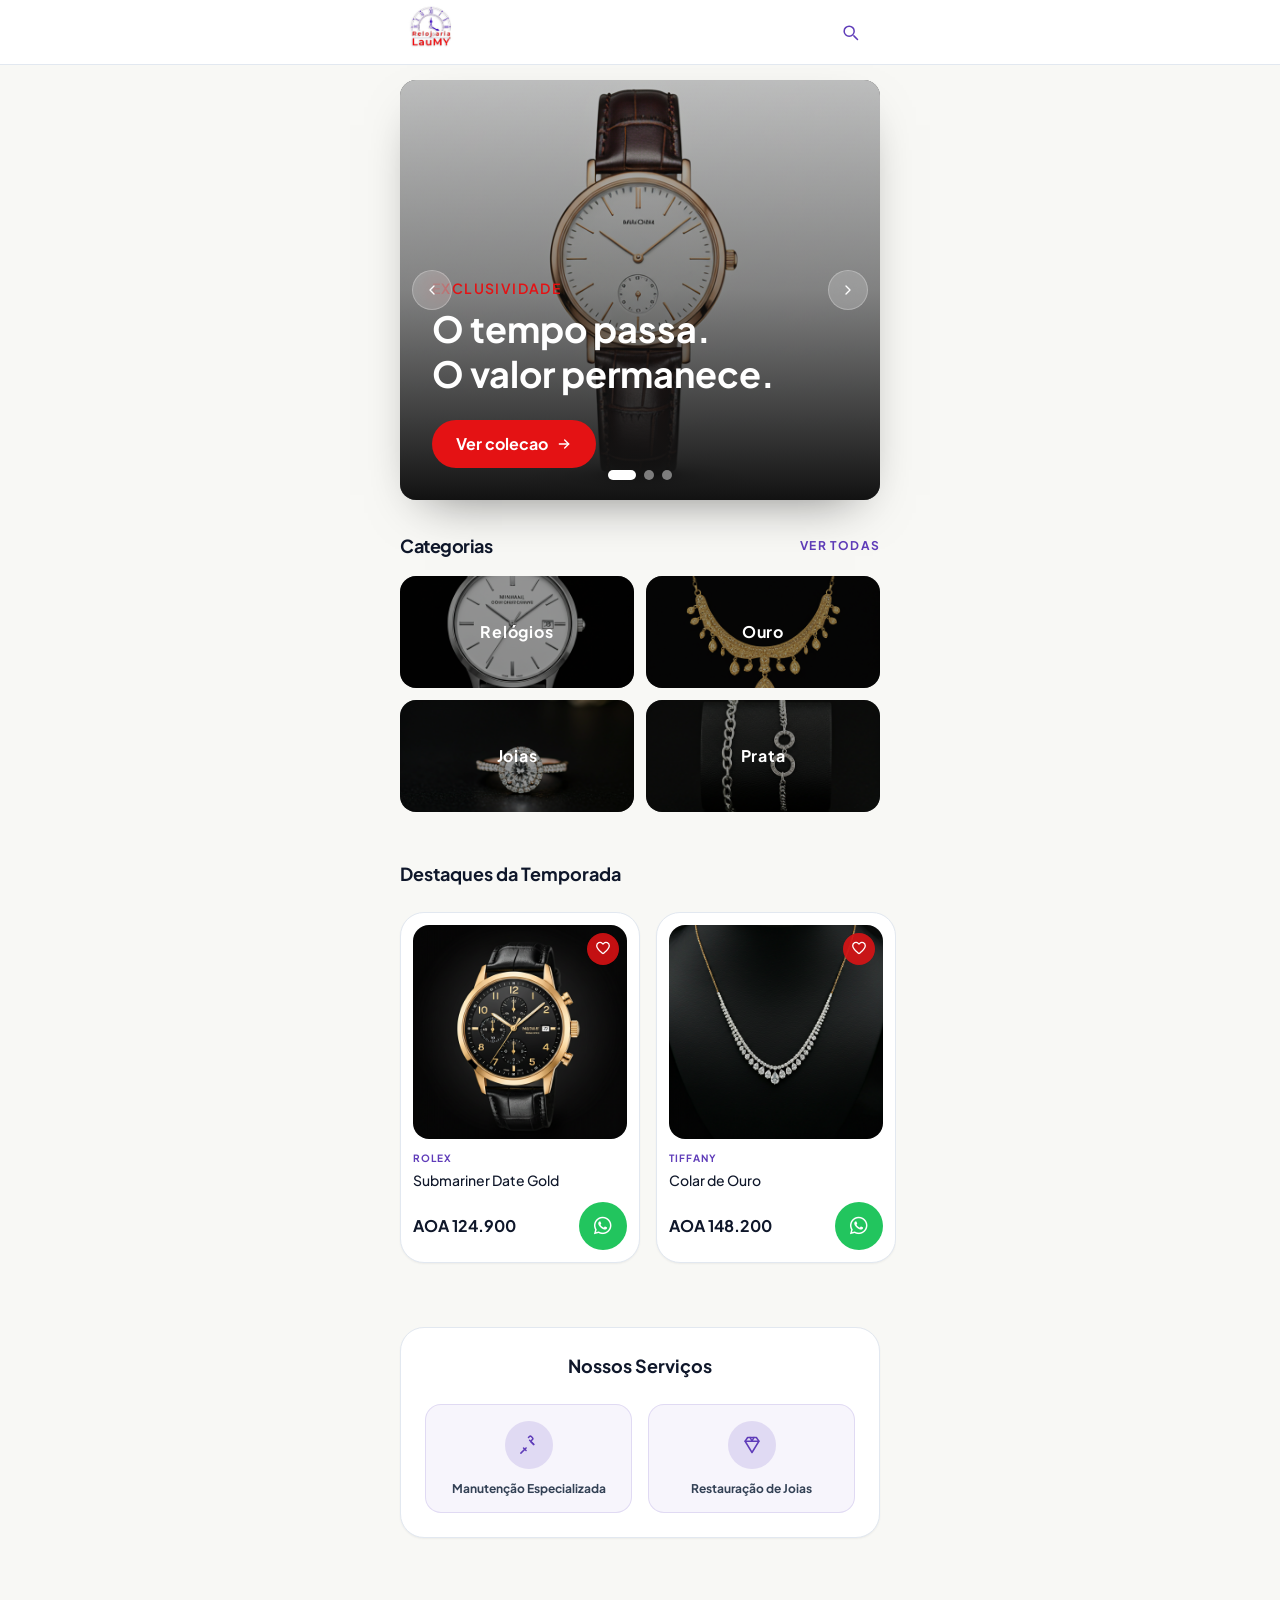
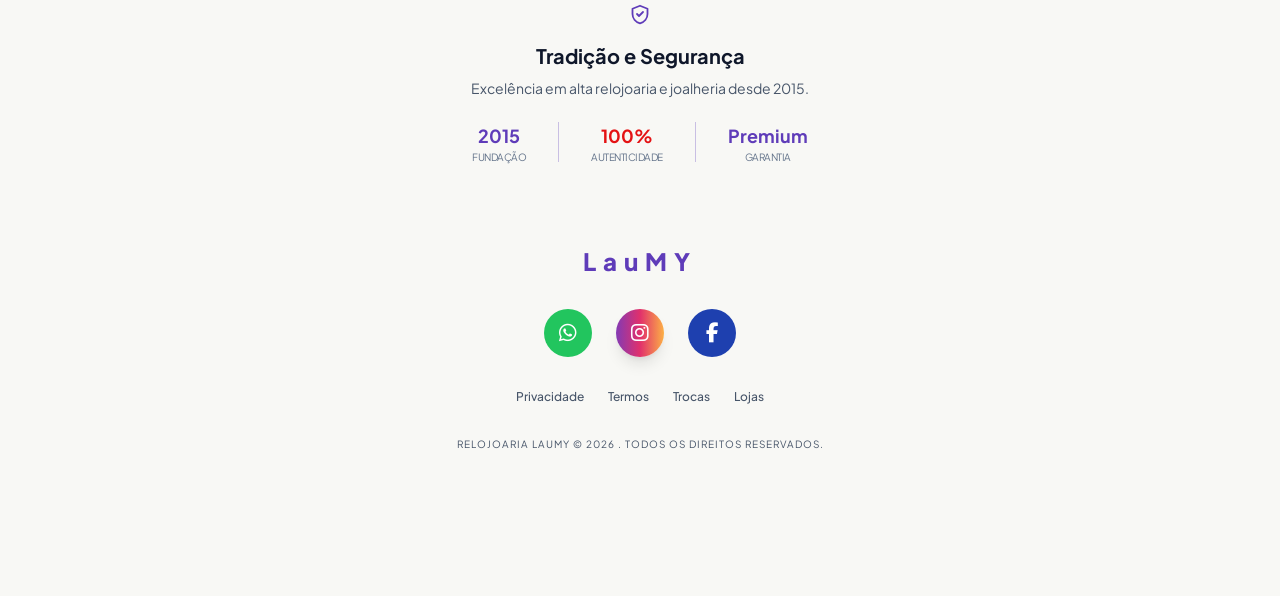
==== commit 9875c627: "update" ====
--- a/colecao.html
+++ b/colecao.html
@@ -84,7 +84,10 @@
         <div class="flex items-center justify-between px-6 h-16 max-w-lg mx-auto">
 
             <h1 class="text-2xl font-black tracking-widest text-primary">
-                <a href="index.html" class="hover:opacity-90 transition-opacity">LauMY</a>
+                <a href="index.html" class="inline-flex items-center hover:opacity-90 transition-opacity"
+                    aria-label="LauMY">
+                    <img src="assets/icons/laumy.jpg" alt="Logo LauMY" class="h-12 w-auto object-contain rounded-md" />
+                </a>
             </h1>
 
             <div class="flex items-center gap-3">
